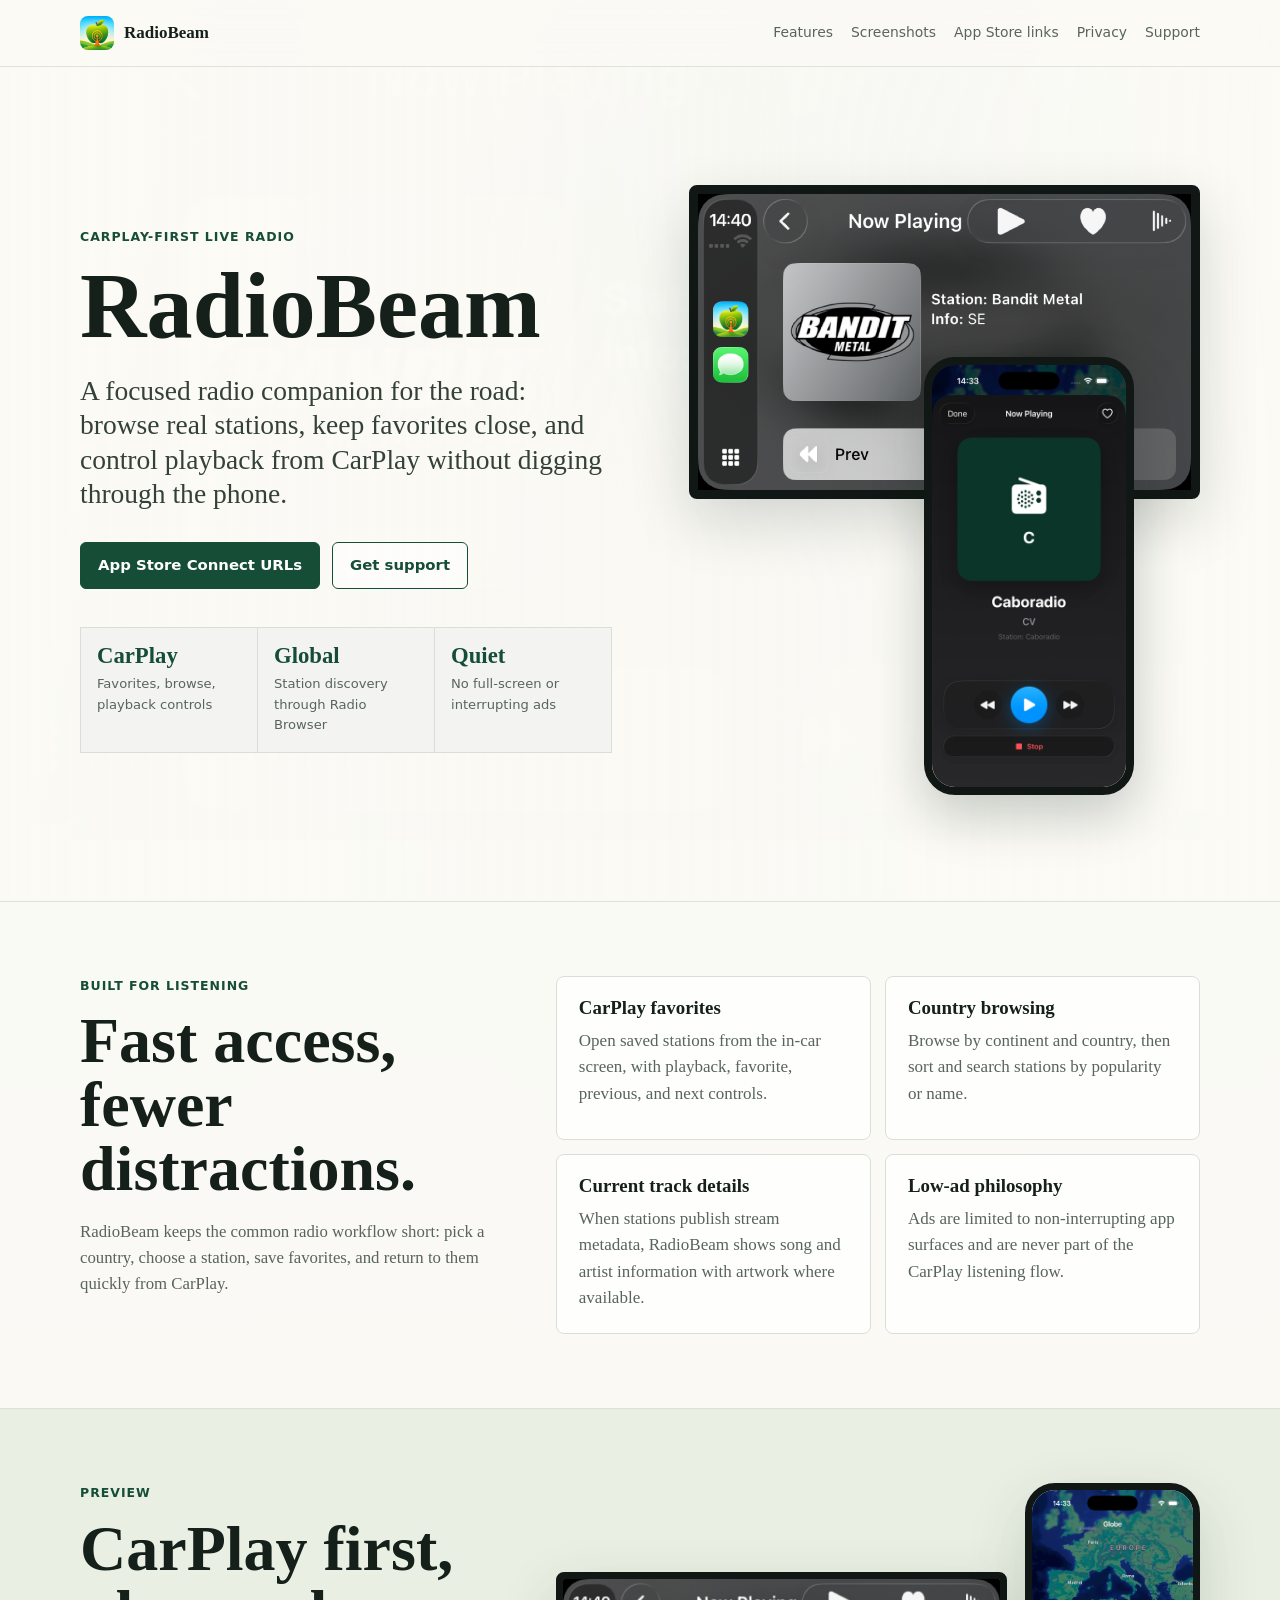
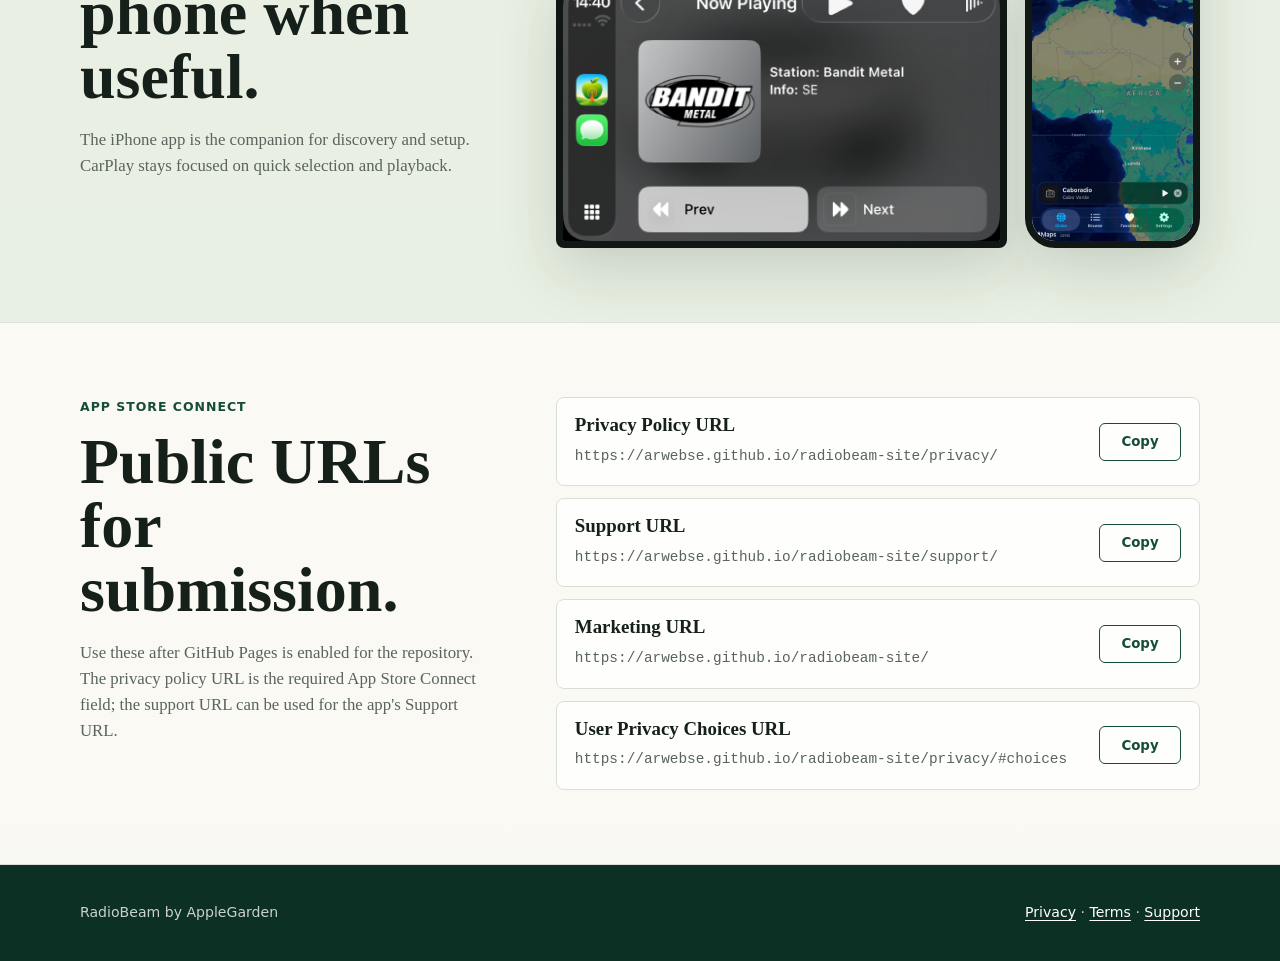
==== docs/index.html @ c09bc0a4 "Add RadioBeam public Pages site" ====
<!doctype html>
<html lang="en">
  <head>
    <meta charset="utf-8">
    <meta name="viewport" content="width=device-width, initial-scale=1">
    <title>RadioBeam - CarPlay Radio</title>
    <meta name="description" content="RadioBeam is a CarPlay-first iOS radio app for browsing, saving, and playing live radio stations.">
    <link rel="icon" href="images/radiobeam-logo.png">
    <link rel="stylesheet" href="assets/site.css">
  </head>
  <body>
    <header class="site-header">
      <nav class="nav" aria-label="Primary">
        <a class="brand" href="./">
          <img src="images/radiobeam-logo.png" alt="">
          <span>RadioBeam</span>
        </a>
        <div class="nav-links">
          <a href="#features">Features</a>
          <a href="#screenshots">Screenshots</a>
          <a href="#app-store-links">App Store links</a>
          <a href="privacy/">Privacy</a>
          <a href="support/">Support</a>
        </div>
      </nav>
    </header>

    <main>
      <section class="hero wrap" aria-labelledby="home-title">
        <div>
          <p class="eyebrow">CarPlay-first live radio</p>
          <h1 id="home-title">RadioBeam</h1>
          <p class="lead">A focused radio companion for the road: browse real stations, keep favorites close, and control playback from CarPlay without digging through the phone.</p>
          <div class="hero-actions">
            <a class="button" href="#app-store-links">App Store Connect URLs</a>
            <a class="button secondary" href="support/">Get support</a>
          </div>
          <div class="stats" aria-label="RadioBeam highlights">
            <div class="stat">
              <strong>CarPlay</strong>
              <span>Favorites, browse, playback controls</span>
            </div>
            <div class="stat">
              <strong>Global</strong>
              <span>Station discovery through Radio Browser</span>
            </div>
            <div class="stat">
              <strong>Quiet</strong>
              <span>No full-screen or interrupting ads</span>
            </div>
          </div>
        </div>
        <div class="device-stage" aria-label="RadioBeam screenshots">
          <img class="carplay-shot" src="images/carplay-now-playing.png" alt="RadioBeam CarPlay Now Playing screen">
          <img class="phone-shot" src="images/iphone-now-playing.png" alt="RadioBeam iPhone Now Playing screen">
        </div>
      </section>

      <section class="section" id="features">
        <div class="wrap section-grid">
          <div>
            <p class="eyebrow">Built for listening</p>
            <h2>Fast access, fewer distractions.</h2>
            <p class="section-copy">RadioBeam keeps the common radio workflow short: pick a country, choose a station, save favorites, and return to them quickly from CarPlay.</p>
          </div>
          <div class="feature-grid">
            <article class="feature">
              <h3>CarPlay favorites</h3>
              <p>Open saved stations from the in-car screen, with playback, favorite, previous, and next controls.</p>
            </article>
            <article class="feature">
              <h3>Country browsing</h3>
              <p>Browse by continent and country, then sort and search stations by popularity or name.</p>
            </article>
            <article class="feature">
              <h3>Current track details</h3>
              <p>When stations publish stream metadata, RadioBeam shows song and artist information with artwork where available.</p>
            </article>
            <article class="feature">
              <h3>Low-ad philosophy</h3>
              <p>Ads are limited to non-interrupting app surfaces and are never part of the CarPlay listening flow.</p>
            </article>
          </div>
        </div>
      </section>

      <section class="section alt" id="screenshots">
        <div class="wrap section-grid">
          <div>
            <p class="eyebrow">Preview</p>
            <h2>CarPlay first, phone when useful.</h2>
            <p class="section-copy">The iPhone app is the companion for discovery and setup. CarPlay stays focused on quick selection and playback.</p>
          </div>
          <div class="screenshot-row">
            <img src="images/carplay-now-playing.png" alt="RadioBeam CarPlay player with station artwork">
            <img src="images/iphone-globe.png" alt="RadioBeam iPhone globe country discovery">
          </div>
        </div>
      </section>

      <section class="section" id="app-store-links">
        <div class="wrap section-grid">
          <div>
            <p class="eyebrow">App Store Connect</p>
            <h2>Public URLs for submission.</h2>
            <p class="section-copy">Use these after GitHub Pages is enabled for the repository. The privacy policy URL is the required App Store Connect field; the support URL can be used for the app's Support URL.</p>
          </div>
          <div class="app-links">
            <article class="link-row">
              <div>
                <h3>Privacy Policy URL</h3>
                <p class="url">https://arwebse.github.io/radiobeam-site/privacy/</p>
              </div>
              <button class="copy-button" type="button" data-copy="https://arwebse.github.io/radiobeam-site/privacy/">Copy</button>
            </article>
            <article class="link-row">
              <div>
                <h3>Support URL</h3>
                <p class="url">https://arwebse.github.io/radiobeam-site/support/</p>
              </div>
              <button class="copy-button" type="button" data-copy="https://arwebse.github.io/radiobeam-site/support/">Copy</button>
            </article>
            <article class="link-row">
              <div>
                <h3>Marketing URL</h3>
                <p class="url">https://arwebse.github.io/radiobeam-site/</p>
              </div>
              <button class="copy-button" type="button" data-copy="https://arwebse.github.io/radiobeam-site/">Copy</button>
            </article>
            <article class="link-row">
              <div>
                <h3>User Privacy Choices URL</h3>
                <p class="url">https://arwebse.github.io/radiobeam-site/privacy/#choices</p>
              </div>
              <button class="copy-button" type="button" data-copy="https://arwebse.github.io/radiobeam-site/privacy/#choices">Copy</button>
            </article>
          </div>
        </div>
      </section>
    </main>

    <footer class="site-footer">
      <div class="footer-inner">
        <span>RadioBeam by AppleGarden</span>
        <span><a href="privacy/">Privacy</a> · <a href="terms/">Terms</a> · <a href="support/">Support</a></span>
      </div>
    </footer>
    <script src="assets/site.js"></script>
  </body>
</html>
---- docs/assets/site.css ----
:root {
  color-scheme: light;
  --ink: #16201b;
  --muted: #58645d;
  --paper: #fbfaf5;
  --panel: #ffffff;
  --line: #d9ded6;
  --forest: #154d36;
  --moss: #6f8c44;
  --signal: #f1b84b;
  --sky: #8fc7d5;
  --deep: #0d3024;
  --shadow: 0 22px 60px rgba(15, 34, 25, 0.16);
}

* {
  box-sizing: border-box;
}

html {
  scroll-behavior: smooth;
}

body {
  margin: 0;
  background:
    linear-gradient(180deg, rgba(251, 250, 245, 0.96), rgba(238, 243, 232, 0.92)),
    url("../images/carplay-now-playing.png") center top / min(1400px, 130vw) auto no-repeat fixed;
  color: var(--ink);
  font-family: ui-serif, Georgia, Cambria, "Times New Roman", serif;
  font-size: 17px;
  line-height: 1.55;
}

body::before {
  content: "";
  position: fixed;
  inset: 0;
  z-index: -1;
  background:
    linear-gradient(90deg, rgba(251, 250, 245, 0.96) 0%, rgba(251, 250, 245, 0.84) 48%, rgba(251, 250, 245, 0.96) 100%),
    radial-gradient(circle at 72% 18%, rgba(143, 199, 213, 0.26), transparent 28rem);
  pointer-events: none;
}

a {
  color: var(--forest);
  text-decoration-thickness: 0.09em;
  text-underline-offset: 0.18em;
}

a:hover {
  color: var(--deep);
}

.site-header {
  position: sticky;
  top: 0;
  z-index: 10;
  backdrop-filter: blur(18px);
  background: rgba(251, 250, 245, 0.86);
  border-bottom: 1px solid rgba(217, 222, 214, 0.82);
}

.nav {
  width: min(1120px, calc(100% - 32px));
  min-height: 66px;
  margin: 0 auto;
  display: flex;
  align-items: center;
  justify-content: space-between;
  gap: 20px;
}

.brand {
  display: inline-flex;
  align-items: center;
  gap: 10px;
  color: var(--ink);
  font-weight: 700;
  text-decoration: none;
}

.brand img {
  width: 34px;
  height: 34px;
  border-radius: 8px;
}

.nav-links {
  display: flex;
  flex-wrap: wrap;
  align-items: center;
  justify-content: flex-end;
  gap: 8px 18px;
  font-family: ui-sans-serif, system-ui, -apple-system, BlinkMacSystemFont, "Segoe UI", sans-serif;
  font-size: 0.87rem;
}

.nav-links a {
  color: var(--muted);
  text-decoration: none;
}

.nav-links a:hover {
  color: var(--forest);
}

.wrap {
  width: min(1120px, calc(100% - 32px));
  margin: 0 auto;
}

.hero {
  min-height: calc(100vh - 66px);
  display: grid;
  grid-template-columns: minmax(0, 1.02fr) minmax(320px, 0.98fr);
  align-items: center;
  gap: clamp(34px, 6vw, 78px);
  padding: 54px 0 42px;
}

.eyebrow {
  margin: 0 0 14px;
  color: var(--forest);
  font-family: ui-sans-serif, system-ui, -apple-system, BlinkMacSystemFont, "Segoe UI", sans-serif;
  font-size: 0.78rem;
  font-weight: 800;
  letter-spacing: 0.08em;
  text-transform: uppercase;
}

h1,
h2,
h3 {
  margin: 0;
  line-height: 1;
  letter-spacing: 0;
}

h1 {
  max-width: 100%;
  overflow-wrap: normal;
  font-size: clamp(3.8rem, 7.2vw, 6.8rem);
  font-weight: 900;
}

h2 {
  font-size: clamp(2.2rem, 5vw, 4.4rem);
  font-weight: 900;
}

h3 {
  font-size: 1.18rem;
}

.lead {
  max-width: 620px;
  margin: 22px 0 0;
  color: #344139;
  font-size: clamp(1.25rem, 2.5vw, 1.72rem);
  line-height: 1.25;
}

.hero-actions {
  display: flex;
  flex-wrap: wrap;
  gap: 12px;
  margin-top: 30px;
}

.button {
  display: inline-flex;
  min-height: 46px;
  align-items: center;
  justify-content: center;
  border: 1px solid var(--forest);
  border-radius: 6px;
  padding: 11px 17px;
  background: var(--forest);
  color: #fff;
  font-family: ui-sans-serif, system-ui, -apple-system, BlinkMacSystemFont, "Segoe UI", sans-serif;
  font-size: 0.93rem;
  font-weight: 760;
  text-decoration: none;
}

.button.secondary {
  background: rgba(255, 255, 255, 0.54);
  color: var(--forest);
}

.button:hover {
  transform: translateY(-1px);
}

.device-stage {
  position: relative;
  min-height: 610px;
}

.carplay-shot {
  width: min(100%, 620px);
  margin-left: auto;
  display: block;
  border: 9px solid #101714;
  border-radius: 8px;
  box-shadow: var(--shadow);
}

.phone-shot {
  position: absolute;
  right: min(7vw, 66px);
  bottom: 0;
  width: min(42%, 210px);
  border: 8px solid #101714;
  border-radius: 31px;
  box-shadow: 0 20px 52px rgba(15, 34, 25, 0.22);
}

.stats {
  display: grid;
  grid-template-columns: repeat(3, 1fr);
  gap: 1px;
  margin-top: 38px;
  border: 1px solid var(--line);
  background: var(--line);
}

.stat {
  min-height: 96px;
  padding: 17px 16px;
  background: rgba(255, 255, 255, 0.68);
}

.stat strong {
  display: block;
  color: var(--forest);
  font-size: 1.42rem;
  line-height: 1;
}

.stat span {
  display: block;
  margin-top: 7px;
  color: var(--muted);
  font-family: ui-sans-serif, system-ui, -apple-system, BlinkMacSystemFont, "Segoe UI", sans-serif;
  font-size: 0.82rem;
}

.section {
  padding: 74px 0;
  border-top: 1px solid rgba(217, 222, 214, 0.8);
  background: rgba(251, 250, 245, 0.88);
}

.section.alt {
  background: rgba(231, 239, 225, 0.86);
}

.section-grid {
  display: grid;
  grid-template-columns: minmax(220px, 0.78fr) minmax(0, 1.22fr);
  gap: clamp(32px, 5vw, 70px);
  align-items: start;
}

.section-copy {
  max-width: 560px;
  margin-top: 18px;
  color: var(--muted);
  font-size: 1.05rem;
}

.feature-grid {
  display: grid;
  grid-template-columns: repeat(2, minmax(0, 1fr));
  gap: 14px;
}

.feature {
  min-height: 164px;
  border: 1px solid var(--line);
  border-radius: 8px;
  padding: 22px;
  background: rgba(255, 255, 255, 0.76);
}

.feature p,
.link-row p,
.policy-card p {
  margin: 10px 0 0;
  color: var(--muted);
}

.app-links {
  display: grid;
  gap: 12px;
}

.link-row {
  display: grid;
  grid-template-columns: 1fr auto;
  gap: 18px;
  align-items: center;
  border: 1px solid var(--line);
  border-radius: 8px;
  padding: 18px;
  background: rgba(255, 255, 255, 0.78);
}

.url {
  overflow-wrap: anywhere;
  color: var(--deep);
  font-family: ui-monospace, SFMono-Regular, Menlo, Consolas, "Liberation Mono", monospace;
  font-size: 0.9rem;
}

.copy-button {
  min-width: 82px;
  min-height: 38px;
  border: 1px solid var(--forest);
  border-radius: 6px;
  background: transparent;
  color: var(--forest);
  cursor: pointer;
  font-family: ui-sans-serif, system-ui, -apple-system, BlinkMacSystemFont, "Segoe UI", sans-serif;
  font-weight: 750;
}

.copy-button:hover {
  background: rgba(21, 77, 54, 0.08);
}

.screenshot-row {
  display: grid;
  grid-template-columns: 0.72fr 0.28fr;
  gap: 18px;
  align-items: end;
}

.screenshot-row img {
  width: 100%;
  border: 7px solid #101714;
  box-shadow: var(--shadow);
}

.screenshot-row img:first-child {
  border-radius: 8px;
}

.screenshot-row img:last-child {
  border-radius: 30px;
}

.page-hero {
  padding: 72px 0 44px;
  background: rgba(251, 250, 245, 0.92);
}

.page-hero h1 {
  max-width: 12ch;
  font-size: clamp(3.2rem, 8vw, 6.8rem);
}

.content {
  max-width: 820px;
  padding: 34px 0 86px;
}

.policy-card {
  border-top: 1px solid var(--line);
  padding: 28px 0;
}

.policy-card ul {
  margin: 12px 0 0;
  padding-left: 22px;
}

.policy-card li + li {
  margin-top: 7px;
}

.site-footer {
  border-top: 1px solid var(--line);
  background: var(--deep);
  color: rgba(255, 255, 255, 0.78);
}

.footer-inner {
  width: min(1120px, calc(100% - 32px));
  min-height: 96px;
  margin: 0 auto;
  display: flex;
  align-items: center;
  justify-content: space-between;
  gap: 18px;
  font-family: ui-sans-serif, system-ui, -apple-system, BlinkMacSystemFont, "Segoe UI", sans-serif;
  font-size: 0.88rem;
}

.footer-inner a {
  color: #fff;
}

@media (max-width: 860px) {
  .nav {
    align-items: flex-start;
    flex-direction: column;
    padding: 14px 0;
  }

  .nav-links {
    justify-content: flex-start;
  }

  .hero,
  .section-grid {
    grid-template-columns: 1fr;
  }

  .hero {
    min-height: 0;
    padding-top: 46px;
  }

  .device-stage {
    min-height: auto;
    padding-bottom: 42px;
  }

  .phone-shot {
    width: min(35%, 160px);
    right: 18px;
  }

  .stats,
  .feature-grid,
  .screenshot-row {
    grid-template-columns: 1fr;
  }

  .screenshot-row img:last-child {
    width: min(72%, 270px);
  }

  .link-row {
    grid-template-columns: 1fr;
  }
}

@media (max-width: 540px) {
  body {
    font-size: 16px;
  }

  .wrap,
  .nav,
  .footer-inner {
    width: min(100% - 24px, 1120px);
  }

  h1 {
    font-size: clamp(3.05rem, 16vw, 3.55rem);
  }

  .lead {
    font-size: 1.18rem;
  }

  .hero-actions {
    flex-direction: column;
  }

  .button {
    width: 100%;
  }

  .carplay-shot {
    border-width: 6px;
  }

  .phone-shot {
    position: relative;
    right: auto;
    display: block;
    width: min(72%, 240px);
    margin: -24px auto 0;
  }

  .section {
    padding: 54px 0;
  }

  .footer-inner {
    align-items: flex-start;
    flex-direction: column;
    justify-content: center;
    padding: 22px 0;
  }
}
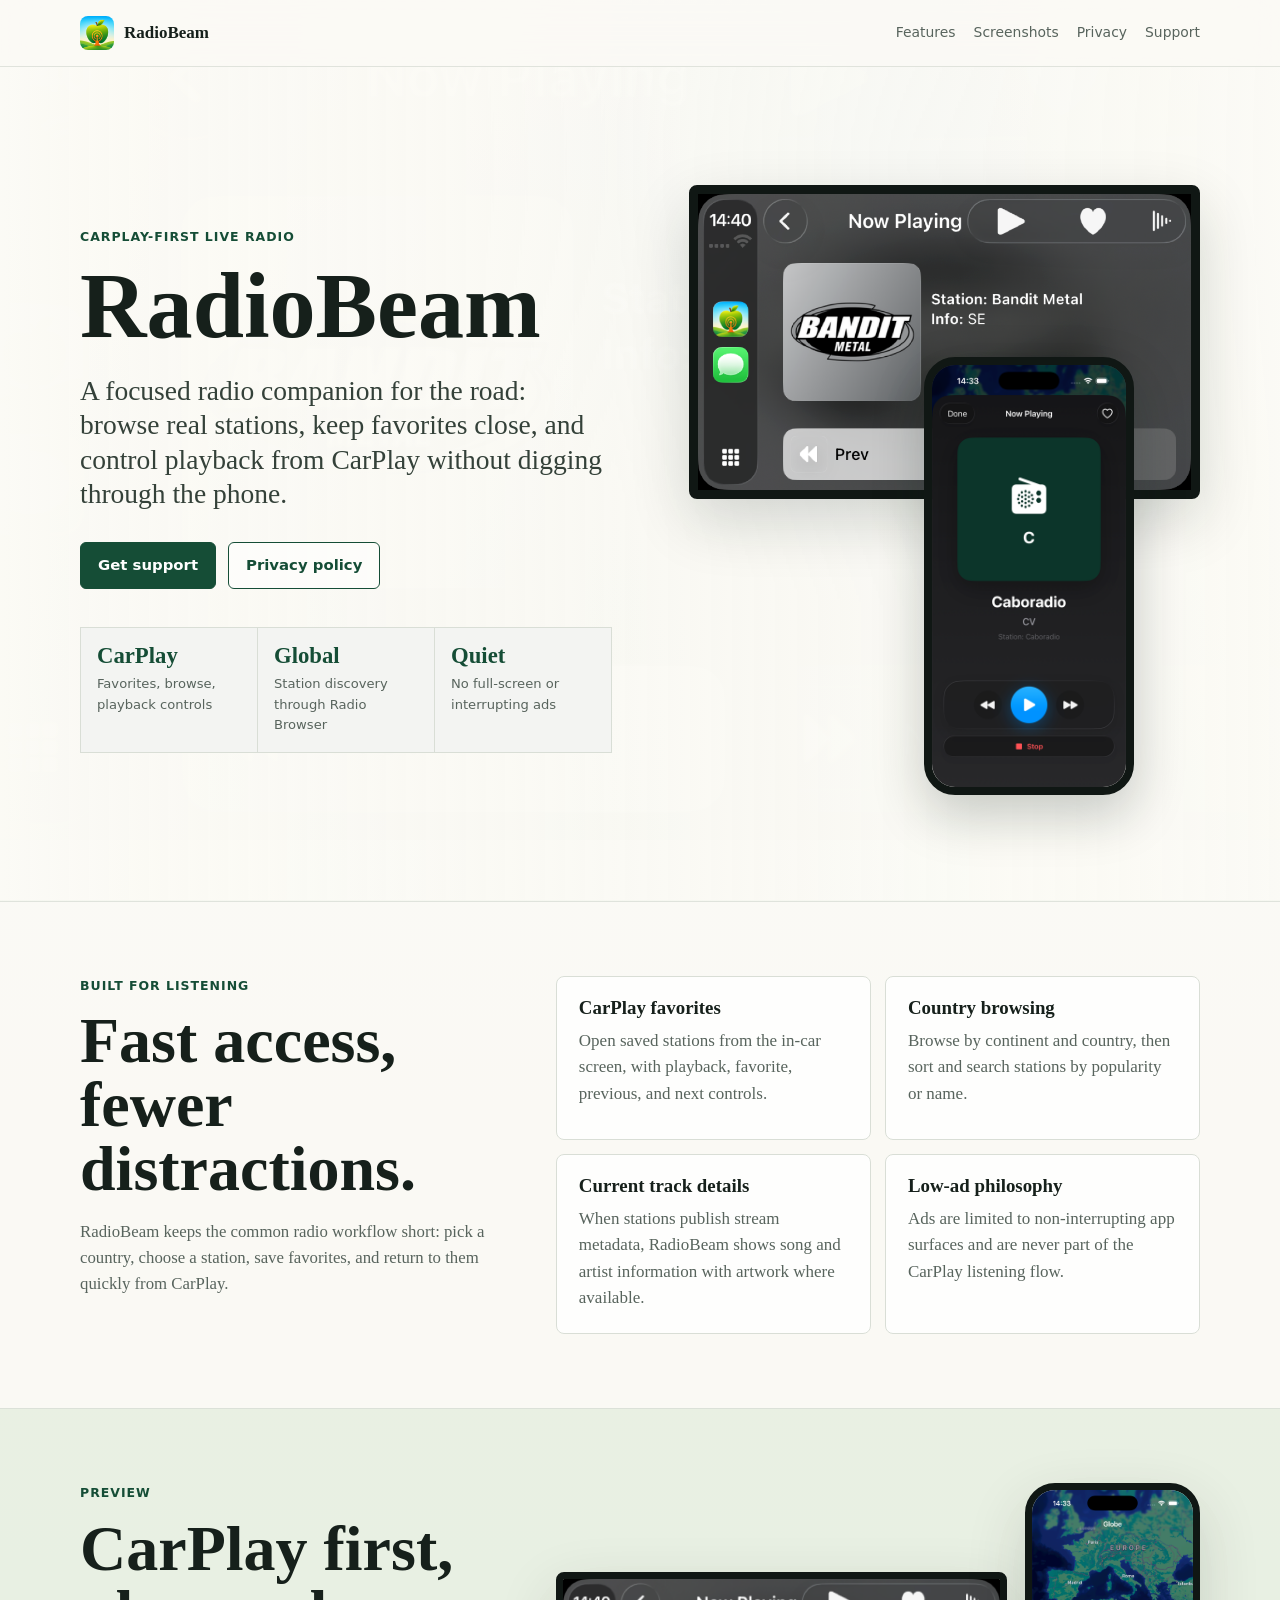
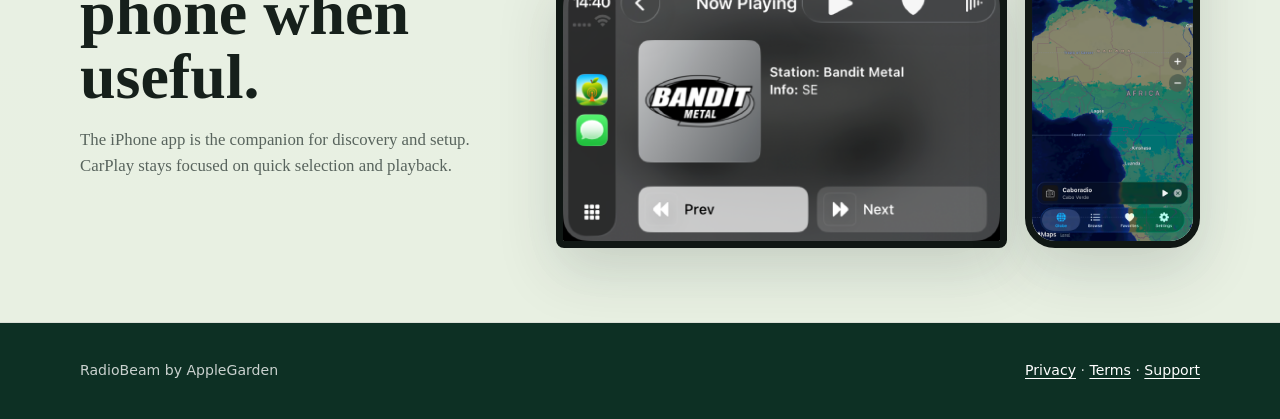
==== commit c6716593: "Remove App Store URL section from homepage" ====
--- a/docs/index.html
+++ b/docs/index.html
@@ -18,7 +18,6 @@
         <div class="nav-links">
           <a href="#features">Features</a>
           <a href="#screenshots">Screenshots</a>
-          <a href="#app-store-links">App Store links</a>
           <a href="privacy/">Privacy</a>
           <a href="support/">Support</a>
         </div>
@@ -32,8 +31,8 @@
           <h1 id="home-title">RadioBeam</h1>
           <p class="lead">A focused radio companion for the road: browse real stations, keep favorites close, and control playback from CarPlay without digging through the phone.</p>
           <div class="hero-actions">
-            <a class="button" href="#app-store-links">App Store Connect URLs</a>
-            <a class="button secondary" href="support/">Get support</a>
+            <a class="button" href="support/">Get support</a>
+            <a class="button secondary" href="privacy/">Privacy policy</a>
           </div>
           <div class="stats" aria-label="RadioBeam highlights">
             <div class="stat">
@@ -98,45 +97,6 @@
         </div>
       </section>
 
-      <section class="section" id="app-store-links">
-        <div class="wrap section-grid">
-          <div>
-            <p class="eyebrow">App Store Connect</p>
-            <h2>Public URLs for submission.</h2>
-            <p class="section-copy">Use these after GitHub Pages is enabled for the repository. The privacy policy URL is the required App Store Connect field; the support URL can be used for the app's Support URL.</p>
-          </div>
-          <div class="app-links">
-            <article class="link-row">
-              <div>
-                <h3>Privacy Policy URL</h3>
-                <p class="url">https://arwebse.github.io/radiobeam-site/privacy/</p>
-              </div>
-              <button class="copy-button" type="button" data-copy="https://arwebse.github.io/radiobeam-site/privacy/">Copy</button>
-            </article>
-            <article class="link-row">
-              <div>
-                <h3>Support URL</h3>
-                <p class="url">https://arwebse.github.io/radiobeam-site/support/</p>
-              </div>
-              <button class="copy-button" type="button" data-copy="https://arwebse.github.io/radiobeam-site/support/">Copy</button>
-            </article>
-            <article class="link-row">
-              <div>
-                <h3>Marketing URL</h3>
-                <p class="url">https://arwebse.github.io/radiobeam-site/</p>
-              </div>
-              <button class="copy-button" type="button" data-copy="https://arwebse.github.io/radiobeam-site/">Copy</button>
-            </article>
-            <article class="link-row">
-              <div>
-                <h3>User Privacy Choices URL</h3>
-                <p class="url">https://arwebse.github.io/radiobeam-site/privacy/#choices</p>
-              </div>
-              <button class="copy-button" type="button" data-copy="https://arwebse.github.io/radiobeam-site/privacy/#choices">Copy</button>
-            </article>
-          </div>
-        </div>
-      </section>
     </main>
 
     <footer class="site-footer">
@@ -145,6 +105,5 @@
         <span><a href="privacy/">Privacy</a> · <a href="terms/">Terms</a> · <a href="support/">Support</a></span>
       </div>
     </footer>
-    <script src="assets/site.js"></script>
   </body>
 </html>
--- a/docs/assets/site.css
+++ b/docs/assets/site.css
@@ -287,49 +287,9 @@
 }
 
 .feature p,
-.link-row p,
 .policy-card p {
   margin: 10px 0 0;
   color: var(--muted);
-}
-
-.app-links {
-  display: grid;
-  gap: 12px;
-}
-
-.link-row {
-  display: grid;
-  grid-template-columns: 1fr auto;
-  gap: 18px;
-  align-items: center;
-  border: 1px solid var(--line);
-  border-radius: 8px;
-  padding: 18px;
-  background: rgba(255, 255, 255, 0.78);
-}
-
-.url {
-  overflow-wrap: anywhere;
-  color: var(--deep);
-  font-family: ui-monospace, SFMono-Regular, Menlo, Consolas, "Liberation Mono", monospace;
-  font-size: 0.9rem;
-}
-
-.copy-button {
-  min-width: 82px;
-  min-height: 38px;
-  border: 1px solid var(--forest);
-  border-radius: 6px;
-  background: transparent;
-  color: var(--forest);
-  cursor: pointer;
-  font-family: ui-sans-serif, system-ui, -apple-system, BlinkMacSystemFont, "Segoe UI", sans-serif;
-  font-weight: 750;
-}
-
-.copy-button:hover {
-  background: rgba(21, 77, 54, 0.08);
 }
 
 .screenshot-row {
@@ -445,9 +405,6 @@
     width: min(72%, 270px);
   }
 
-  .link-row {
-    grid-template-columns: 1fr;
-  }
 }
 
 @media (max-width: 540px) {
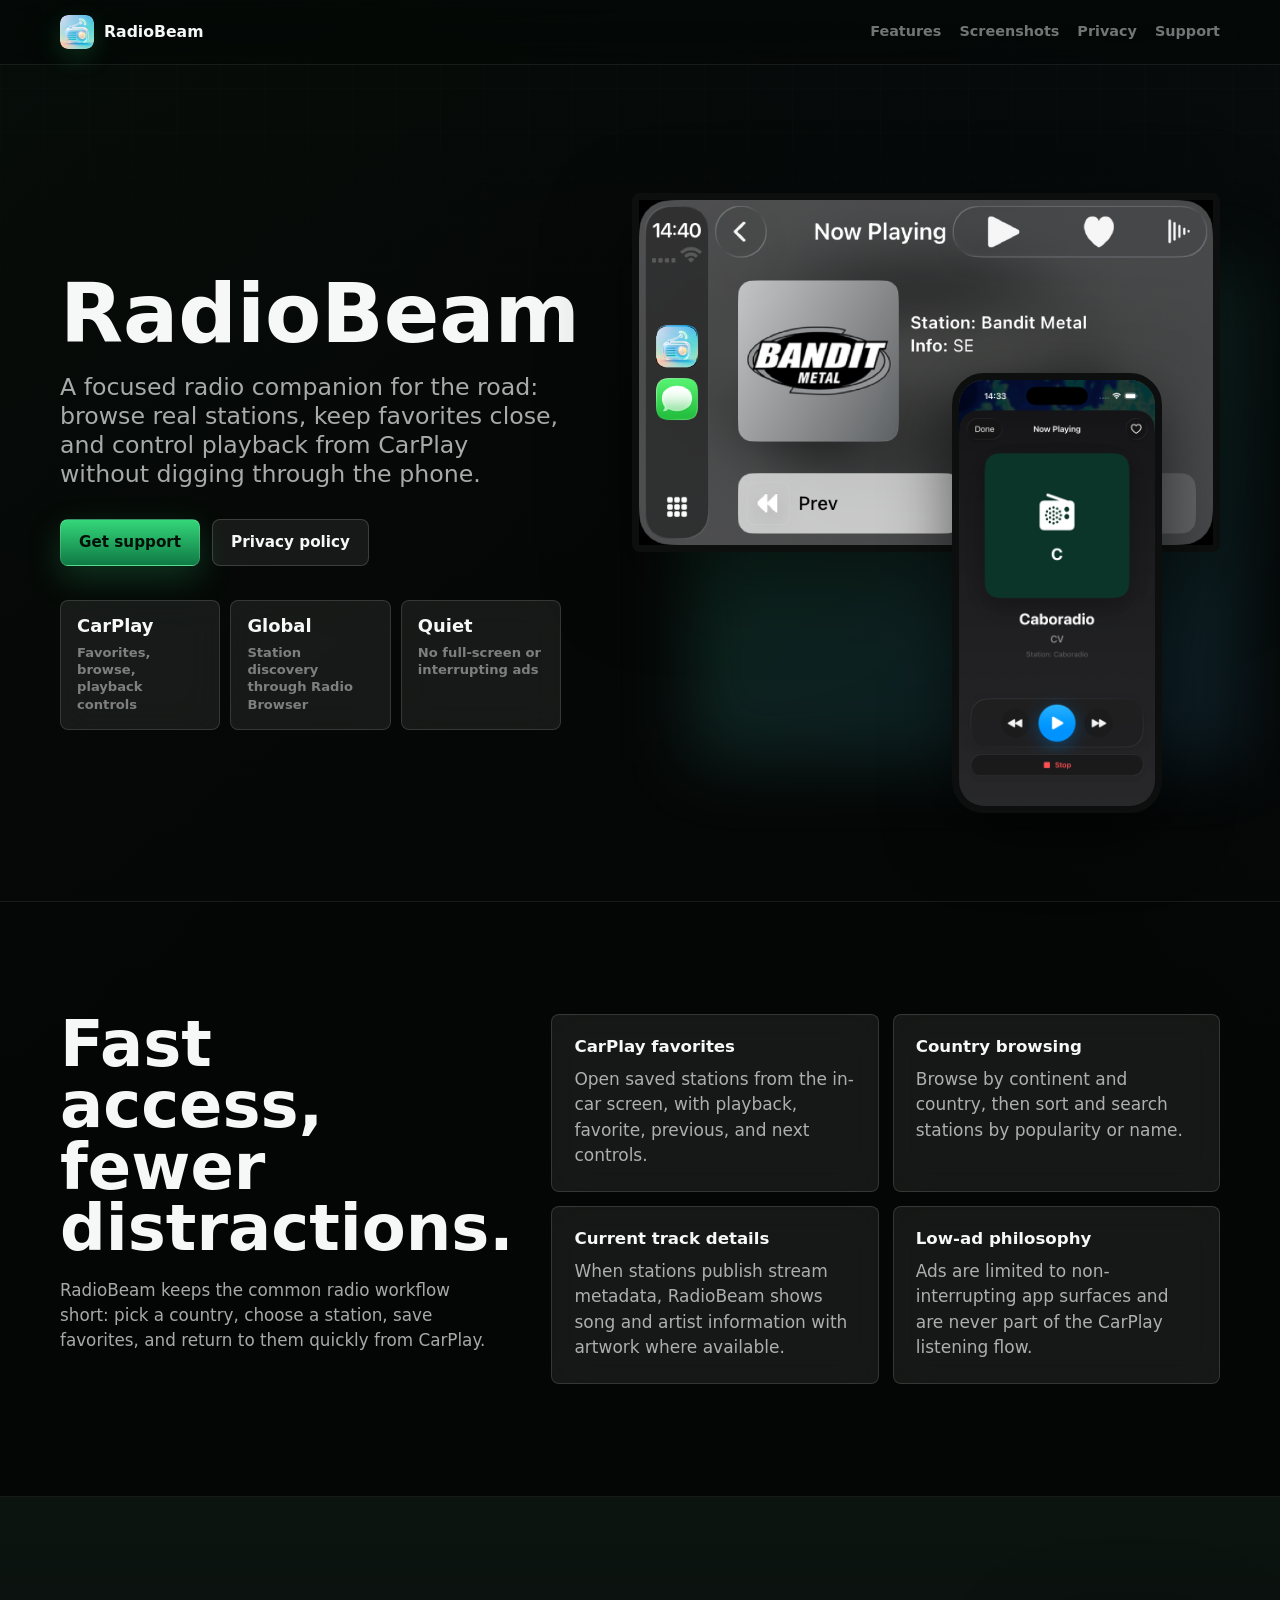
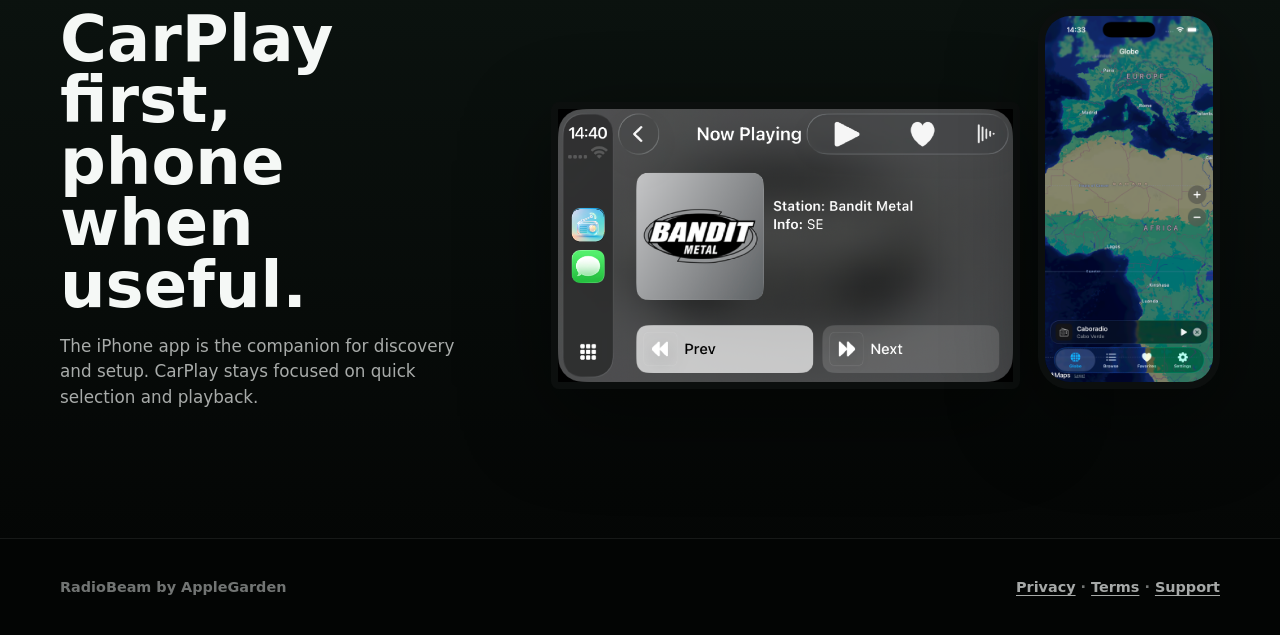
==== commit 6e508967: "Remove green eyebrow labels" ====
--- a/docs/index.html
+++ b/docs/index.html
@@ -27,7 +27,6 @@
     <main>
       <section class="hero wrap" aria-labelledby="home-title">
         <div>
-          <p class="eyebrow">CarPlay-first live radio</p>
           <h1 id="home-title">RadioBeam</h1>
           <p class="lead">A focused radio companion for the road: browse real stations, keep favorites close, and control playback from CarPlay without digging through the phone.</p>
           <div class="hero-actions">
@@ -58,7 +57,6 @@
       <section class="section" id="features">
         <div class="wrap section-grid">
           <div>
-            <p class="eyebrow">Built for listening</p>
             <h2>Fast access, fewer distractions.</h2>
             <p class="section-copy">RadioBeam keeps the common radio workflow short: pick a country, choose a station, save favorites, and return to them quickly from CarPlay.</p>
           </div>
@@ -86,7 +84,6 @@
       <section class="section alt" id="screenshots">
         <div class="wrap section-grid">
           <div>
-            <p class="eyebrow">Preview</p>
             <h2>CarPlay first, phone when useful.</h2>
             <p class="section-copy">The iPhone app is the companion for discovery and setup. CarPlay stays focused on quick selection and playback.</p>
           </div>
--- a/docs/assets/site.css
+++ b/docs/assets/site.css
@@ -1,16 +1,19 @@
 :root {
-  color-scheme: light;
-  --ink: #16201b;
-  --muted: #58645d;
-  --paper: #fbfaf5;
-  --panel: #ffffff;
-  --line: #d9ded6;
-  --forest: #154d36;
-  --moss: #6f8c44;
-  --signal: #f1b84b;
-  --sky: #8fc7d5;
-  --deep: #0d3024;
-  --shadow: 0 22px 60px rgba(15, 34, 25, 0.16);
+  color-scheme: dark;
+  --bg: #050706;
+  --bg-soft: #0a0f0d;
+  --panel: rgba(255, 255, 255, 0.075);
+  --panel-strong: rgba(255, 255, 255, 0.11);
+  --line: rgba(255, 255, 255, 0.13);
+  --line-soft: rgba(255, 255, 255, 0.08);
+  --text: #f5f8f6;
+  --muted: rgba(245, 248, 246, 0.68);
+  --quiet: rgba(245, 248, 246, 0.46);
+  --green: #2fc06d;
+  --green-deep: #0f7a45;
+  --blue: #45a7ff;
+  --yellow: #ffd15f;
+  --shadow: 0 28px 90px rgba(0, 0, 0, 0.45);
 }
 
 * {
@@ -24,12 +27,16 @@
 body {
   margin: 0;
   background:
-    linear-gradient(180deg, rgba(251, 250, 245, 0.96), rgba(238, 243, 232, 0.92)),
-    url("../images/carplay-now-playing.png") center top / min(1400px, 130vw) auto no-repeat fixed;
-  color: var(--ink);
-  font-family: ui-serif, Georgia, Cambria, "Times New Roman", serif;
+    linear-gradient(180deg, rgba(5, 7, 6, 0.84), var(--bg) 56%),
+    linear-gradient(130deg, rgba(47, 192, 109, 0.22), transparent 34%),
+    linear-gradient(235deg, rgba(69, 167, 255, 0.18), transparent 32%),
+    var(--bg);
+  color: var(--text);
+  font-family: -apple-system, BlinkMacSystemFont, "SF Pro Display", "SF Pro Text", "Segoe UI", system-ui, sans-serif;
   font-size: 17px;
-  line-height: 1.55;
+  line-height: 1.5;
+  -webkit-font-smoothing: antialiased;
+  text-rendering: optimizeLegibility;
 }
 
 body::before {
@@ -38,45 +45,48 @@
   inset: 0;
   z-index: -1;
   background:
-    linear-gradient(90deg, rgba(251, 250, 245, 0.96) 0%, rgba(251, 250, 245, 0.84) 48%, rgba(251, 250, 245, 0.96) 100%),
-    radial-gradient(circle at 72% 18%, rgba(143, 199, 213, 0.26), transparent 28rem);
+    linear-gradient(rgba(255, 255, 255, 0.018) 1px, transparent 1px),
+    linear-gradient(90deg, rgba(255, 255, 255, 0.018) 1px, transparent 1px);
+  background-size: 44px 44px;
+  mask-image: linear-gradient(180deg, rgba(0, 0, 0, 0.65), transparent 72%);
   pointer-events: none;
 }
 
 a {
-  color: var(--forest);
-  text-decoration-thickness: 0.09em;
-  text-underline-offset: 0.18em;
+  color: inherit;
+  text-decoration-thickness: 0.08em;
+  text-underline-offset: 0.2em;
 }
 
 a:hover {
-  color: var(--deep);
+  color: #ffffff;
 }
 
 .site-header {
   position: sticky;
   top: 0;
   z-index: 10;
-  backdrop-filter: blur(18px);
-  background: rgba(251, 250, 245, 0.86);
-  border-bottom: 1px solid rgba(217, 222, 214, 0.82);
+  border-bottom: 1px solid var(--line-soft);
+  background: rgba(5, 7, 6, 0.72);
+  backdrop-filter: saturate(180%) blur(22px);
 }
 
 .nav {
-  width: min(1120px, calc(100% - 32px));
-  min-height: 66px;
+  width: min(1160px, calc(100% - 32px));
+  min-height: 64px;
   margin: 0 auto;
   display: flex;
   align-items: center;
   justify-content: space-between;
-  gap: 20px;
+  gap: 22px;
 }
 
 .brand {
   display: inline-flex;
   align-items: center;
   gap: 10px;
-  color: var(--ink);
+  color: var(--text);
+  font-size: 0.98rem;
   font-weight: 700;
   text-decoration: none;
 }
@@ -85,6 +95,7 @@
   width: 34px;
   height: 34px;
   border-radius: 8px;
+  box-shadow: 0 8px 24px rgba(47, 192, 109, 0.2);
 }
 
 .nav-links {
@@ -93,73 +104,67 @@
   align-items: center;
   justify-content: flex-end;
   gap: 8px 18px;
-  font-family: ui-sans-serif, system-ui, -apple-system, BlinkMacSystemFont, "Segoe UI", sans-serif;
-  font-size: 0.87rem;
+  font-size: 0.9rem;
+  font-weight: 600;
 }
 
 .nav-links a {
-  color: var(--muted);
+  color: var(--quiet);
   text-decoration: none;
 }
 
 .nav-links a:hover {
-  color: var(--forest);
+  color: var(--text);
 }
 
 .wrap {
-  width: min(1120px, calc(100% - 32px));
+  width: min(1160px, calc(100% - 32px));
   margin: 0 auto;
 }
 
 .hero {
-  min-height: calc(100vh - 66px);
+  min-height: calc(100vh - 64px);
   display: grid;
-  grid-template-columns: minmax(0, 1.02fr) minmax(320px, 0.98fr);
-  align-items: center;
-  gap: clamp(34px, 6vw, 78px);
-  padding: 54px 0 42px;
-}
-
-.eyebrow {
-  margin: 0 0 14px;
-  color: var(--forest);
-  font-family: ui-sans-serif, system-ui, -apple-system, BlinkMacSystemFont, "Segoe UI", sans-serif;
-  font-size: 0.78rem;
-  font-weight: 800;
-  letter-spacing: 0.08em;
-  text-transform: uppercase;
+  grid-template-columns: minmax(0, 0.92fr) minmax(350px, 1.08fr);
+  align-items: center;
+  gap: clamp(34px, 5.5vw, 86px);
+  padding: clamp(48px, 8vw, 96px) 0 56px;
 }
 
 h1,
 h2,
 h3 {
   margin: 0;
-  line-height: 1;
   letter-spacing: 0;
 }
 
 h1 {
-  max-width: 100%;
-  overflow-wrap: normal;
-  font-size: clamp(3.8rem, 7.2vw, 6.8rem);
-  font-weight: 900;
+  max-width: 10ch;
+  font-size: clamp(3.8rem, 6.4vw, 5.9rem);
+  font-weight: 800;
+  line-height: 0.92;
 }
 
 h2 {
-  font-size: clamp(2.2rem, 5vw, 4.4rem);
-  font-weight: 900;
+  max-width: 9ch;
+  font-size: clamp(2.55rem, 5vw, 4.8rem);
+  font-weight: 760;
+  line-height: 0.96;
 }
 
 h3 {
-  font-size: 1.18rem;
+  font-size: 1.04rem;
+  font-weight: 720;
+  line-height: 1.2;
 }
 
 .lead {
-  max-width: 620px;
+  max-width: 600px;
   margin: 22px 0 0;
-  color: #344139;
-  font-size: clamp(1.25rem, 2.5vw, 1.72rem);
-  line-height: 1.25;
+  color: var(--muted);
+  font-size: clamp(1.18rem, 2vw, 1.48rem);
+  font-weight: 520;
+  line-height: 1.22;
 }
 
 .hero-actions {
@@ -174,94 +179,108 @@
   min-height: 46px;
   align-items: center;
   justify-content: center;
-  border: 1px solid var(--forest);
-  border-radius: 6px;
-  padding: 11px 17px;
-  background: var(--forest);
-  color: #fff;
-  font-family: ui-sans-serif, system-ui, -apple-system, BlinkMacSystemFont, "Segoe UI", sans-serif;
-  font-size: 0.93rem;
+  border: 1px solid rgba(255, 255, 255, 0.16);
+  border-radius: 8px;
+  padding: 11px 18px;
+  background: linear-gradient(180deg, #34d679, var(--green-deep));
+  color: #031108;
+  font-size: 0.95rem;
   font-weight: 760;
   text-decoration: none;
+  box-shadow: 0 12px 34px rgba(47, 192, 109, 0.24);
 }
 
 .button.secondary {
-  background: rgba(255, 255, 255, 0.54);
-  color: var(--forest);
+  background: rgba(255, 255, 255, 0.07);
+  color: var(--text);
+  box-shadow: none;
 }
 
 .button:hover {
   transform: translateY(-1px);
 }
 
+.stats {
+  display: grid;
+  grid-template-columns: repeat(3, minmax(0, 1fr));
+  gap: 10px;
+  margin-top: 34px;
+}
+
+.stat {
+  min-height: 102px;
+  border: 1px solid var(--line);
+  border-radius: 8px;
+  padding: 16px;
+  background: var(--panel);
+  backdrop-filter: blur(18px);
+}
+
+.stat strong {
+  display: block;
+  color: var(--text);
+  font-size: 1.12rem;
+  font-weight: 740;
+  line-height: 1.05;
+}
+
+.stat span {
+  display: block;
+  margin-top: 8px;
+  color: var(--quiet);
+  font-size: 0.82rem;
+  font-weight: 550;
+  line-height: 1.32;
+}
+
 .device-stage {
   position: relative;
-  min-height: 610px;
+  min-height: 620px;
+}
+
+.device-stage::before {
+  content: "";
+  position: absolute;
+  inset: 12% -4% 8% 10%;
+  z-index: -1;
+  border-radius: 8px;
+  background: linear-gradient(145deg, rgba(47, 192, 109, 0.2), rgba(69, 167, 255, 0.12));
+  filter: blur(34px);
 }
 
 .carplay-shot {
-  width: min(100%, 620px);
+  width: min(100%, 660px);
   margin-left: auto;
   display: block;
-  border: 9px solid #101714;
+  border: 7px solid #0c0f0e;
   border-radius: 8px;
   box-shadow: var(--shadow);
 }
 
 .phone-shot {
   position: absolute;
-  right: min(7vw, 66px);
+  right: min(6vw, 58px);
   bottom: 0;
-  width: min(42%, 210px);
-  border: 8px solid #101714;
-  border-radius: 31px;
-  box-shadow: 0 20px 52px rgba(15, 34, 25, 0.22);
-}
-
-.stats {
-  display: grid;
-  grid-template-columns: repeat(3, 1fr);
-  gap: 1px;
-  margin-top: 38px;
-  border: 1px solid var(--line);
-  background: var(--line);
-}
-
-.stat {
-  min-height: 96px;
-  padding: 17px 16px;
-  background: rgba(255, 255, 255, 0.68);
-}
-
-.stat strong {
-  display: block;
-  color: var(--forest);
-  font-size: 1.42rem;
-  line-height: 1;
-}
-
-.stat span {
-  display: block;
-  margin-top: 7px;
-  color: var(--muted);
-  font-family: ui-sans-serif, system-ui, -apple-system, BlinkMacSystemFont, "Segoe UI", sans-serif;
-  font-size: 0.82rem;
+  width: min(39%, 210px);
+  border: 7px solid #0c0f0e;
+  border-radius: 32px;
+  box-shadow: 0 24px 64px rgba(0, 0, 0, 0.55);
 }
 
 .section {
-  padding: 74px 0;
-  border-top: 1px solid rgba(217, 222, 214, 0.8);
-  background: rgba(251, 250, 245, 0.88);
+  padding: clamp(70px, 9vw, 112px) 0;
+  border-top: 1px solid var(--line-soft);
+  background: rgba(5, 7, 6, 0.62);
 }
 
 .section.alt {
-  background: rgba(231, 239, 225, 0.86);
+  background: linear-gradient(180deg, rgba(13, 22, 18, 0.92), rgba(5, 7, 6, 0.88));
 }
 
 .section-grid {
   display: grid;
-  grid-template-columns: minmax(220px, 0.78fr) minmax(0, 1.22fr);
-  gap: clamp(32px, 5vw, 70px);
+  grid-template-columns: minmax(240px, 0.78fr) minmax(0, 1.22fr);
+  gap: clamp(32px, 5vw, 76px);
   align-items: start;
 }
 
@@ -270,6 +289,7 @@
   margin-top: 18px;
   color: var(--muted);
   font-size: 1.05rem;
+  font-weight: 500;
 }
 
 .feature-grid {
@@ -279,11 +299,12 @@
 }
 
 .feature {
-  min-height: 164px;
+  min-height: 166px;
   border: 1px solid var(--line);
   border-radius: 8px;
   padding: 22px;
-  background: rgba(255, 255, 255, 0.76);
+  background: var(--panel);
+  backdrop-filter: blur(18px);
 }
 
 .feature p,
@@ -301,7 +322,7 @@
 
 .screenshot-row img {
   width: 100%;
-  border: 7px solid #101714;
+  border: 7px solid #0c0f0e;
   box-shadow: var(--shadow);
 }
 
@@ -310,61 +331,61 @@
 }
 
 .screenshot-row img:last-child {
-  border-radius: 30px;
+  border-radius: 32px;
 }
 
 .page-hero {
-  padding: 72px 0 44px;
-  background: rgba(251, 250, 245, 0.92);
+  padding: clamp(66px, 9vw, 104px) 0 44px;
 }
 
 .page-hero h1 {
   max-width: 12ch;
-  font-size: clamp(3.2rem, 8vw, 6.8rem);
+  font-size: clamp(3.4rem, 8vw, 6.8rem);
 }
 
 .content {
-  max-width: 820px;
-  padding: 34px 0 86px;
+  max-width: 840px;
+  padding: 22px 0 88px;
 }
 
 .policy-card {
   border-top: 1px solid var(--line);
-  padding: 28px 0;
+  padding: 30px 0;
 }
 
 .policy-card ul {
   margin: 12px 0 0;
   padding-left: 22px;
+  color: var(--muted);
 }
 
 .policy-card li + li {
-  margin-top: 7px;
+  margin-top: 8px;
 }
 
 .site-footer {
-  border-top: 1px solid var(--line);
-  background: var(--deep);
-  color: rgba(255, 255, 255, 0.78);
+  border-top: 1px solid var(--line-soft);
+  background: #030504;
+  color: var(--quiet);
 }
 
 .footer-inner {
-  width: min(1120px, calc(100% - 32px));
+  width: min(1160px, calc(100% - 32px));
   min-height: 96px;
   margin: 0 auto;
   display: flex;
   align-items: center;
   justify-content: space-between;
   gap: 18px;
-  font-family: ui-sans-serif, system-ui, -apple-system, BlinkMacSystemFont, "Segoe UI", sans-serif;
-  font-size: 0.88rem;
+  font-size: 0.9rem;
+  font-weight: 560;
 }
 
 .footer-inner a {
-  color: #fff;
-}
-
-@media (max-width: 860px) {
+  color: var(--muted);
+}
+
+@media (max-width: 900px) {
   .nav {
     align-items: flex-start;
     flex-direction: column;
@@ -382,7 +403,11 @@
 
   .hero {
     min-height: 0;
-    padding-top: 46px;
+  }
+
+  h1,
+  h2 {
+    max-width: 11ch;
   }
 
   .device-stage {
@@ -404,7 +429,6 @@
   .screenshot-row img:last-child {
     width: min(72%, 270px);
   }
-
 }
 
 @media (max-width: 540px) {
@@ -415,15 +439,19 @@
   .wrap,
   .nav,
   .footer-inner {
-    width: min(100% - 24px, 1120px);
+    width: min(100% - 24px, 1160px);
   }
 
   h1 {
-    font-size: clamp(3.05rem, 16vw, 3.55rem);
+    font-size: clamp(3.2rem, 17vw, 4rem);
+  }
+
+  h2 {
+    font-size: clamp(2.35rem, 12vw, 3.1rem);
   }
 
   .lead {
-    font-size: 1.18rem;
+    font-size: 1.12rem;
   }
 
   .hero-actions {
@@ -434,8 +462,12 @@
     width: 100%;
   }
 
+  .stats {
+    gap: 8px;
+  }
+
   .carplay-shot {
-    border-width: 6px;
+    border-width: 5px;
   }
 
   .phone-shot {
@@ -443,11 +475,11 @@
     right: auto;
     display: block;
     width: min(72%, 240px);
-    margin: -24px auto 0;
+    margin: -22px auto 0;
   }
 
   .section {
-    padding: 54px 0;
+    padding: 58px 0;
   }
 
   .footer-inner {
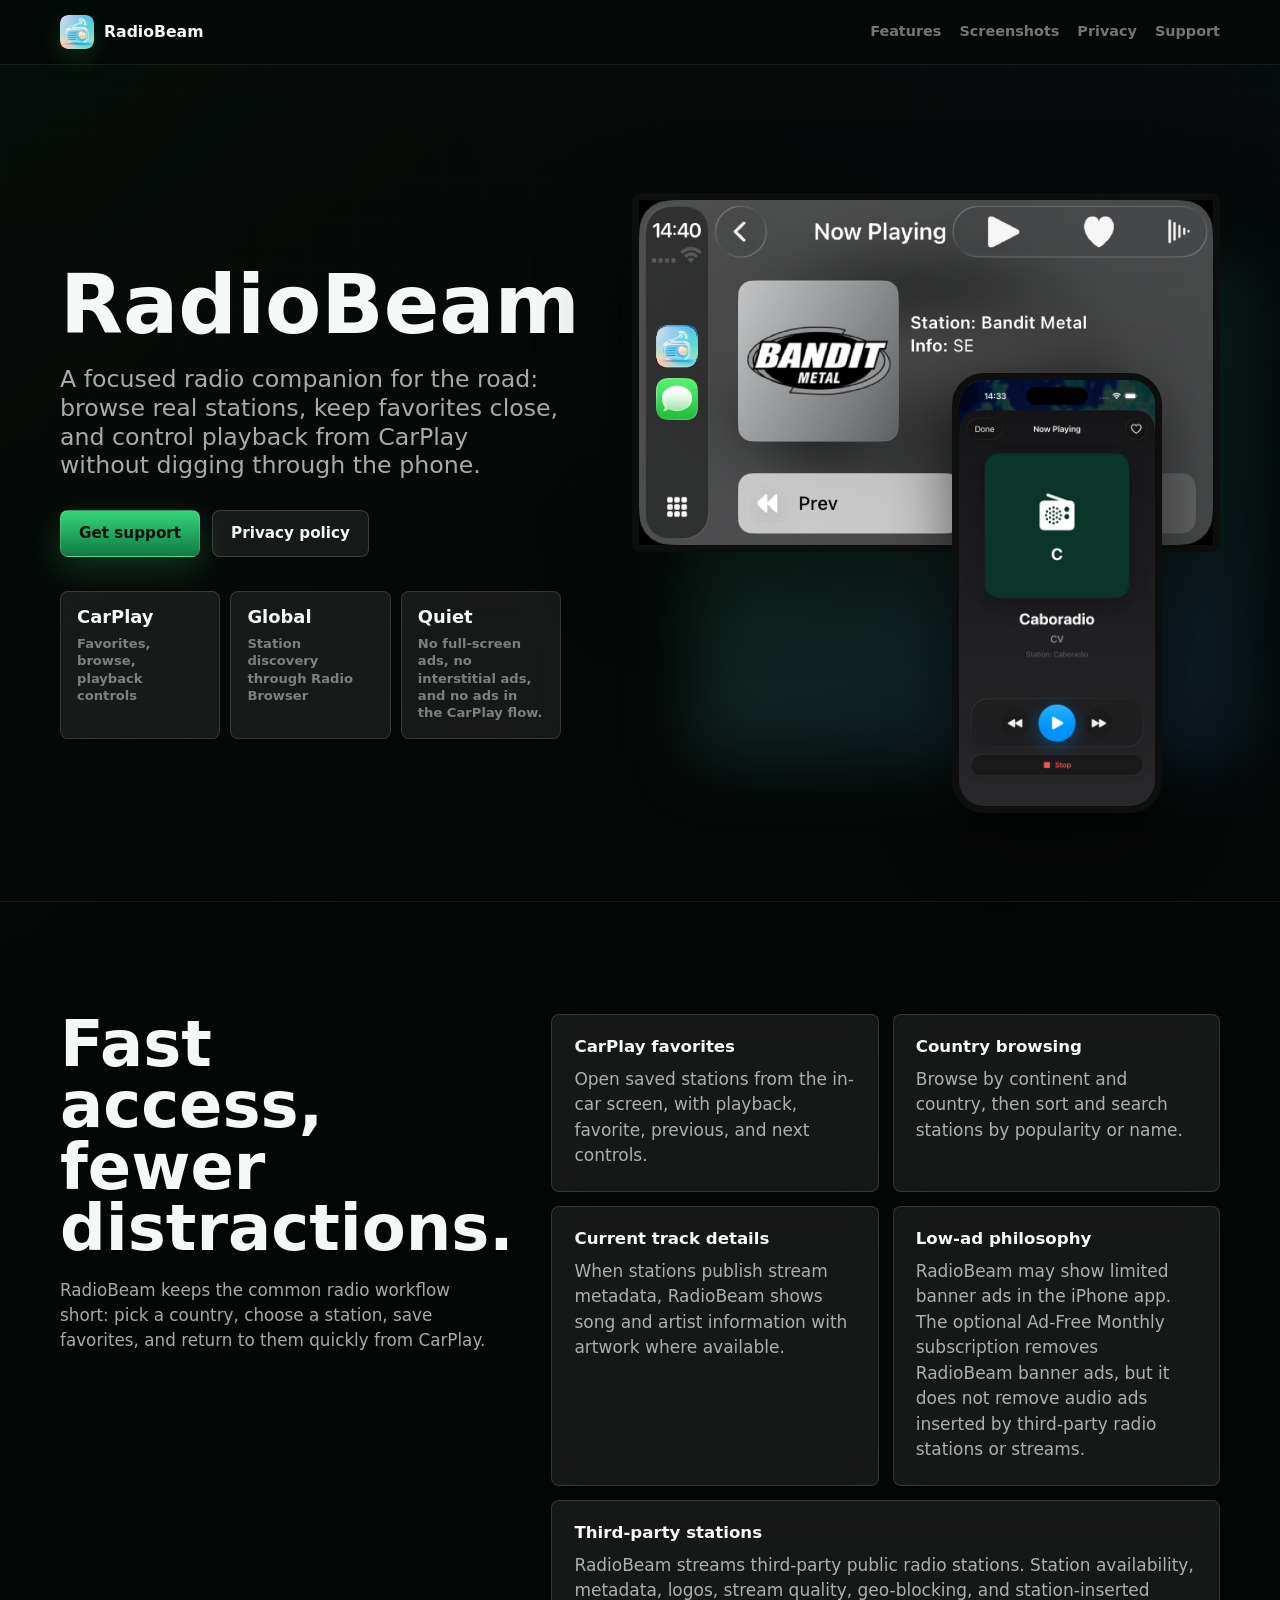
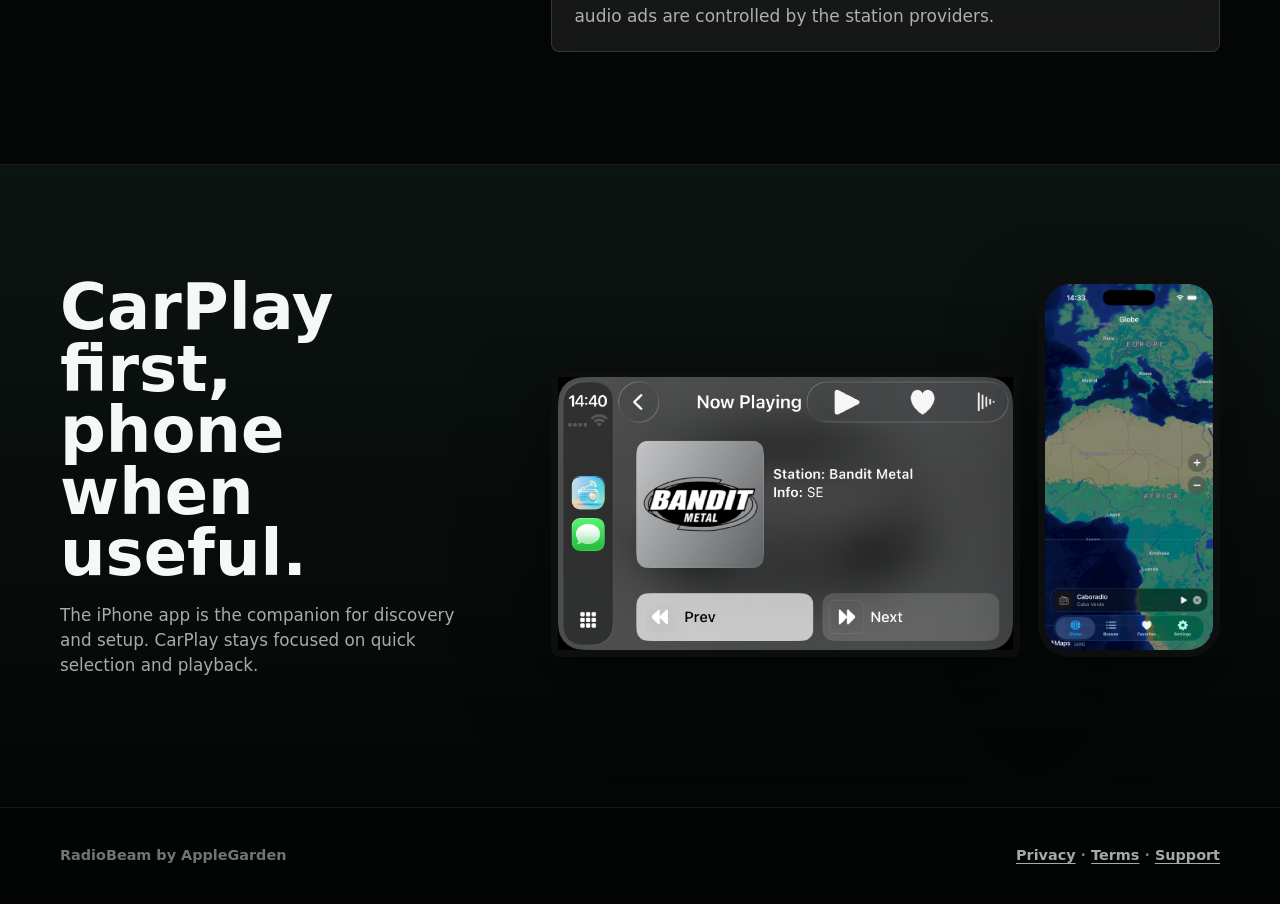
==== commit 4ba4aa1c: "Clarify compliance copy" ====
--- a/docs/index.html
+++ b/docs/index.html
@@ -44,7 +44,7 @@
             </div>
             <div class="stat">
               <strong>Quiet</strong>
-              <span>No full-screen or interrupting ads</span>
+              <span>No full-screen ads, no interstitial ads, and no ads in the CarPlay flow.</span>
             </div>
           </div>
         </div>
@@ -75,7 +75,11 @@
             </article>
             <article class="feature">
               <h3>Low-ad philosophy</h3>
-              <p>Ads are limited to non-interrupting app surfaces and are never part of the CarPlay listening flow.</p>
+              <p>RadioBeam may show limited banner ads in the iPhone app. The optional Ad-Free Monthly subscription removes RadioBeam banner ads, but it does not remove audio ads inserted by third-party radio stations or streams.</p>
+            </article>
+            <article class="feature note">
+              <h3>Third-party stations</h3>
+              <p>RadioBeam streams third-party public radio stations. Station availability, metadata, logos, stream quality, geo-blocking, and station-inserted audio ads are controlled by the station providers.</p>
             </article>
           </div>
         </div>
--- a/docs/assets/site.css
+++ b/docs/assets/site.css
@@ -307,6 +307,11 @@
   backdrop-filter: blur(18px);
 }
 
+.feature.note {
+  grid-column: 1 / -1;
+  min-height: 0;
+}
+
 .feature p,
 .policy-card p {
   margin: 10px 0 0;
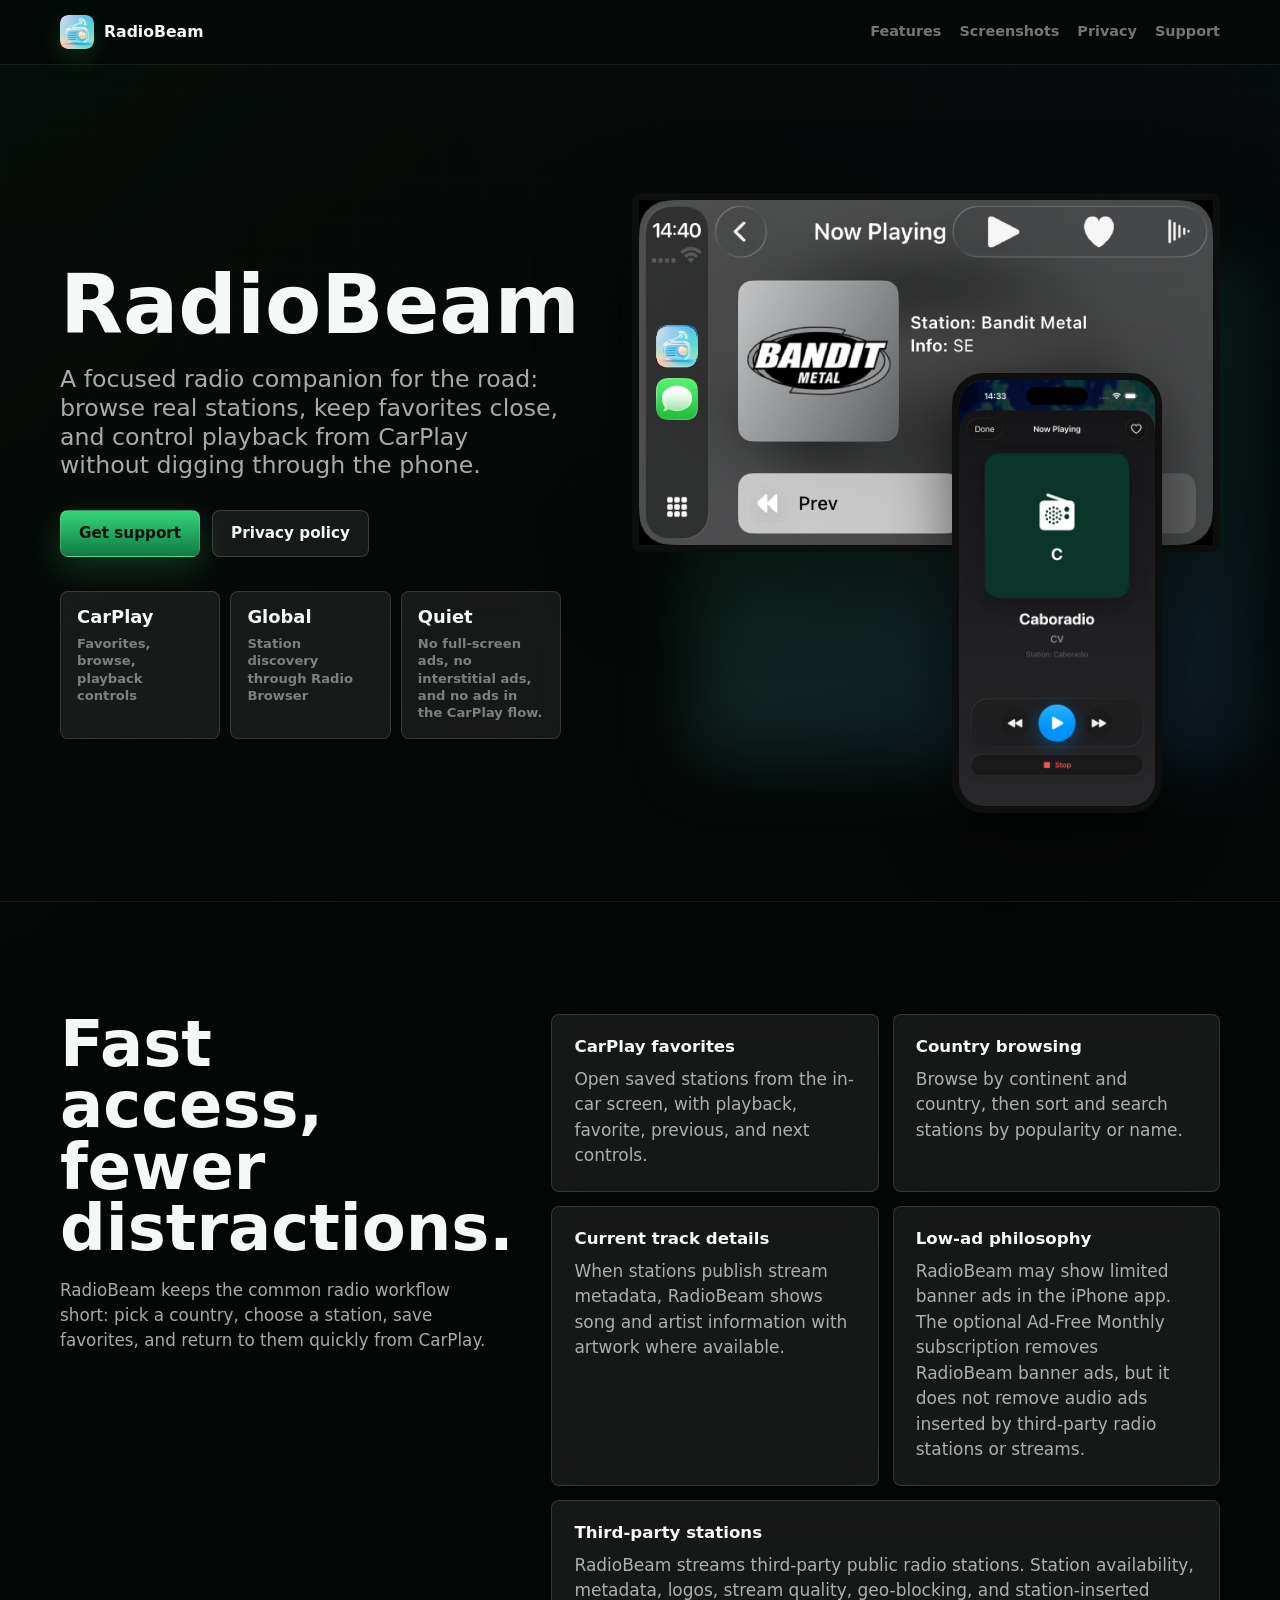
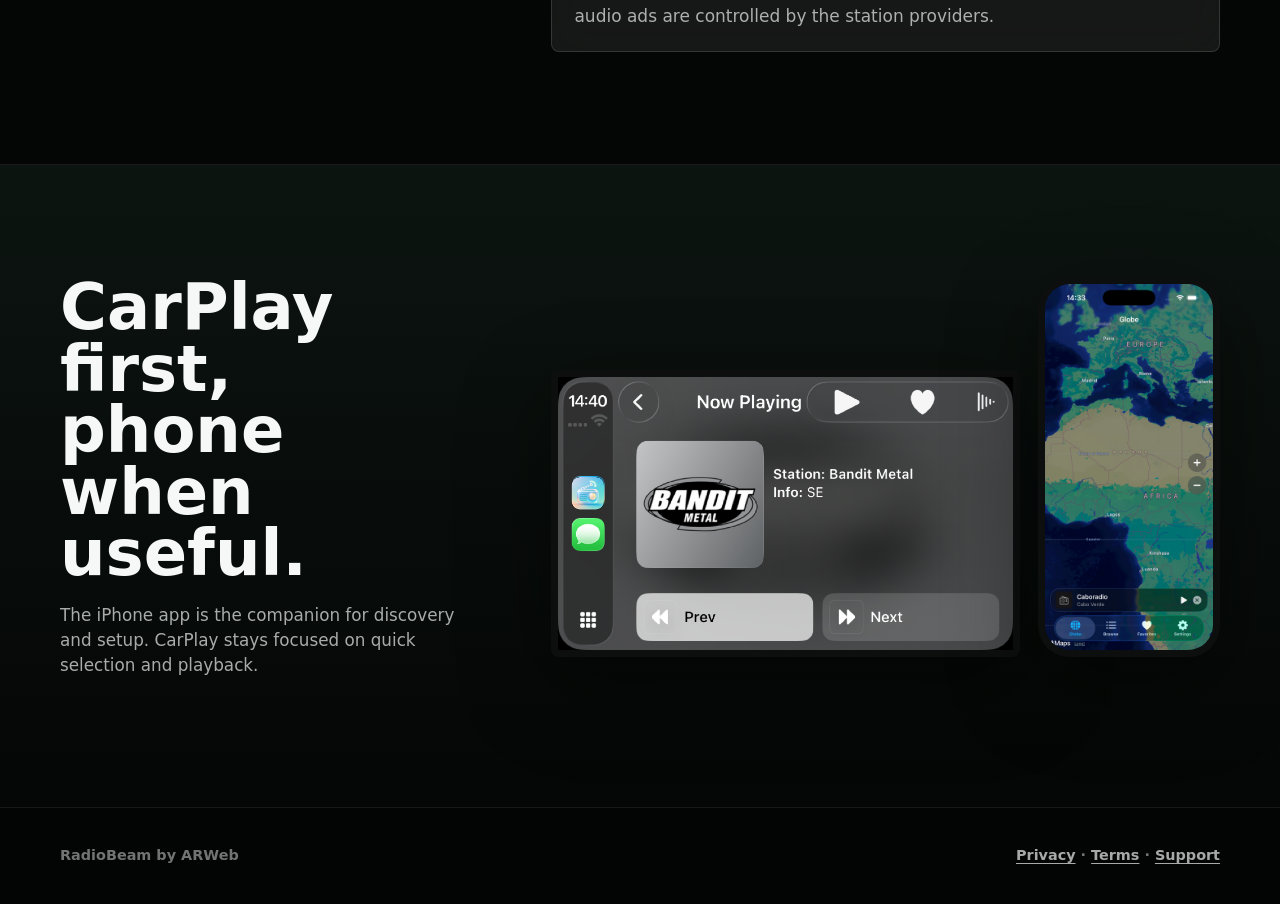
==== commit f3e73710: "Update RadioBeam site footer brand" ====
--- a/docs/index.html
+++ b/docs/index.html
@@ -102,7 +102,7 @@
 
     <footer class="site-footer">
       <div class="footer-inner">
-        <span>RadioBeam by AppleGarden</span>
+        <span>RadioBeam by ARWeb</span>
         <span><a href="privacy/">Privacy</a> · <a href="terms/">Terms</a> · <a href="support/">Support</a></span>
       </div>
     </footer>
